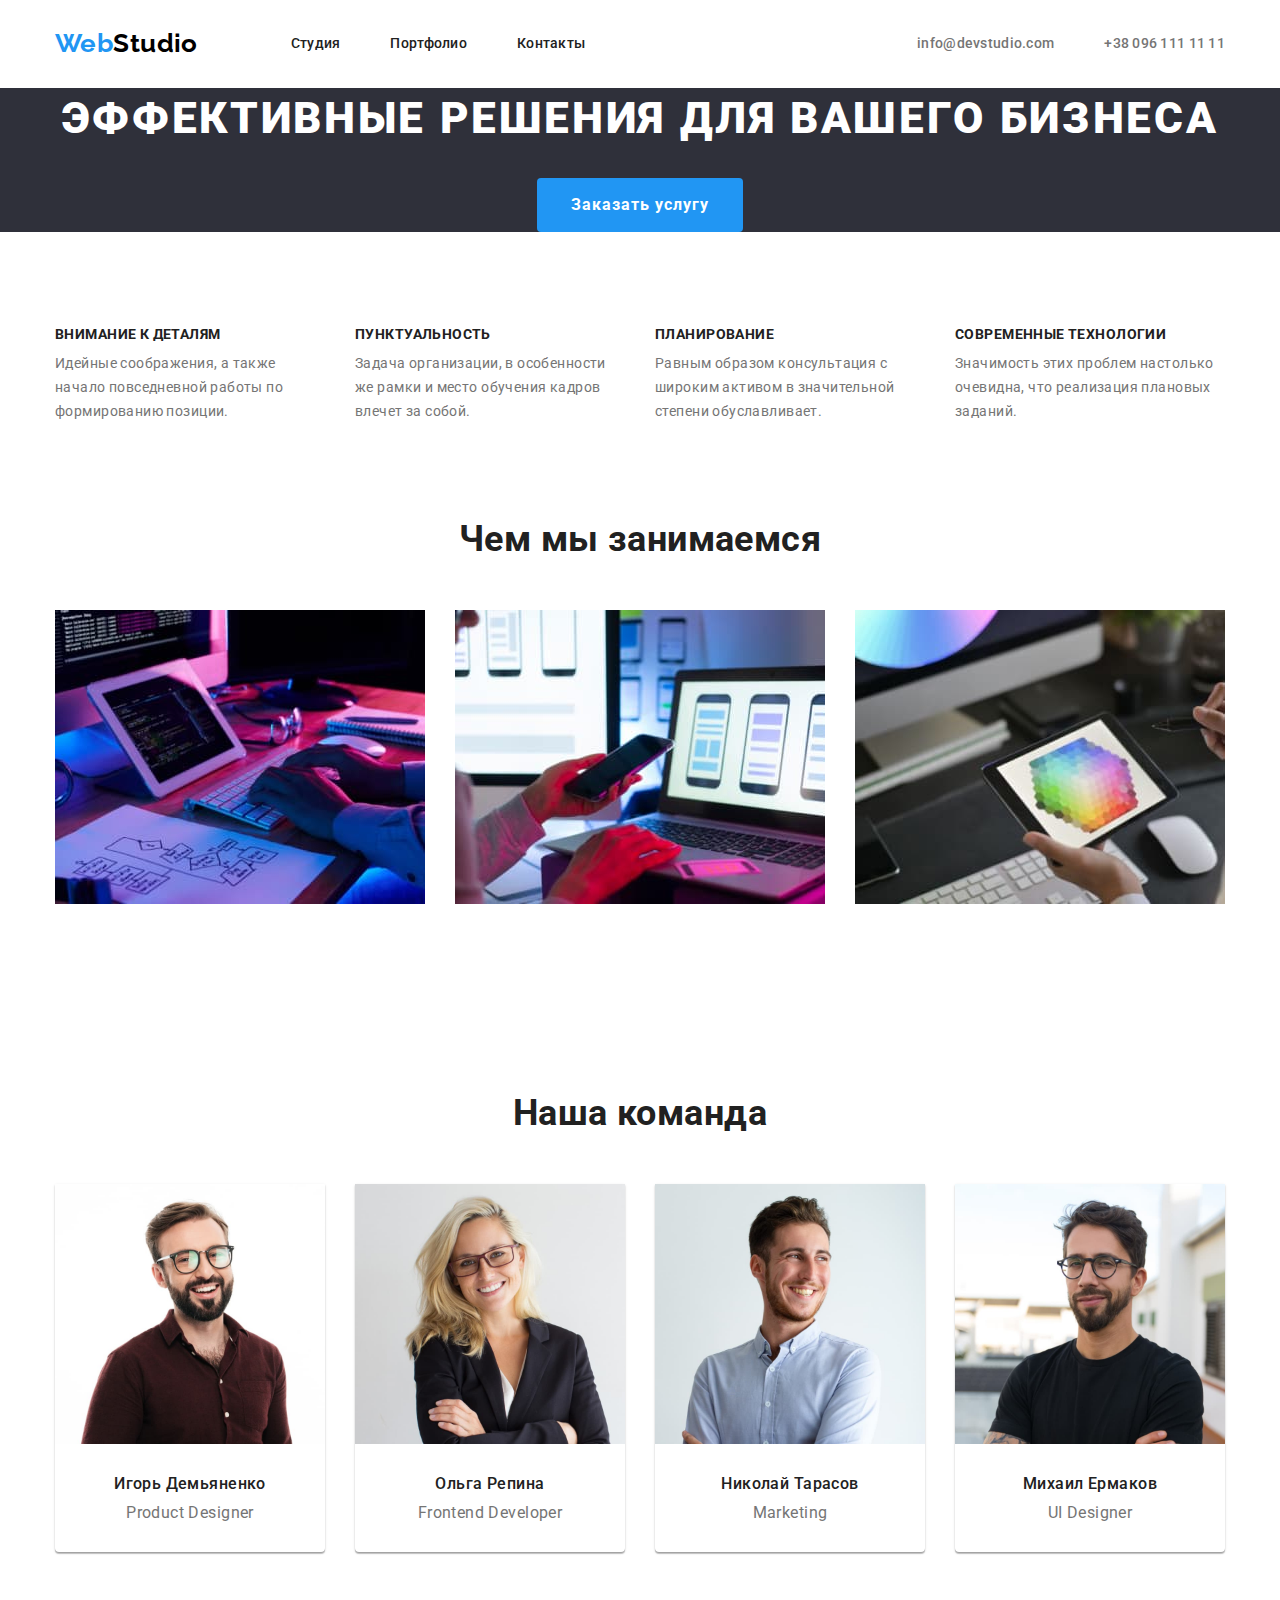
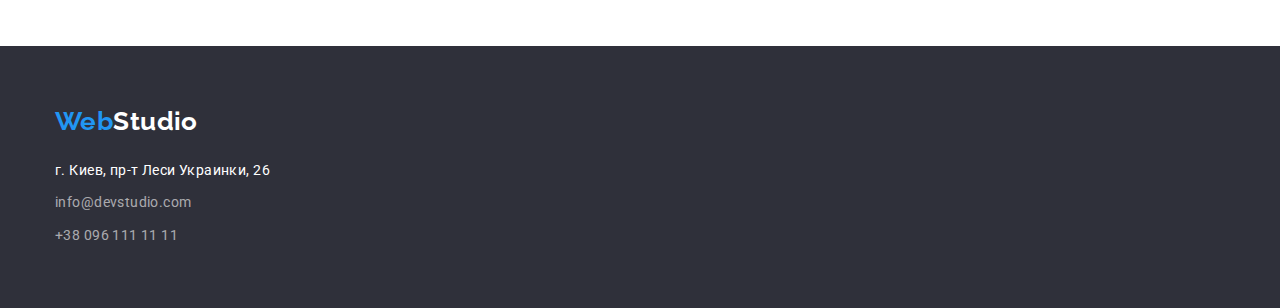
==== index.html @ 282916b7 "add porfolio border" ====
<!DOCTYPE html>
<html lang="en">
  <head>
    <meta charset="UTF-8" />
    <meta http-equiv="X-UA-Compatible" content="IE=edge" />
    <meta name="viewport" content="width=device-width, initial-scale=1.0" />
    <title>homework#3</title>
    <link
      href="https://fonts.googleapis.com/css2?family=Raleway:wght@700&family=Roboto:wght@400;500;700;900&display=swap"
      rel="stylesheet"
    />
    <link
      rel="stylesheet"
      href="https://cdnjs.cloudflare.com/ajax/libs/modern-normalize/1.0.0/modern-normalize.css"
    />
    <link rel="stylesheet" href="./css/style.css" />
  </head>
  <body>
    <header class="header">
      <div class="container">
        <!-- nav section -->
        <nav class="navigation">
          <a href="./" class="logo"><span class="logo-name">Web</span>Studio</a>
          <ul class="pagination">
            <li class="item">
              <a href="./studio.html" class="link">Студия</a>
            </li>

            <li class="item">
              <a href="./portofolio.html" class="link">Портфолио</a>
            </li>

            <li class="item"><a href="" class="link">Контакты</a></li>
          </ul>
        </nav>
        <!-- my contacts section -->
        <ul class="contacts">
          <li class="item">
            <a href="mailto:info@devstudio.com" class="link"
              >info@devstudio.com</a
            >
          </li>

          <li class="item">
            <a href="tel:+380961111111" class="link">+38 096 111 11 11</a>
          </li>
        </ul>
      </div>
    </header>
    <main>
      <!-- hero section -->
      <section class="hero">
        <div class="container">
          <h1 class="title">Эффективные решения для вашего бизнеса</h1>
          <button class="btn" type="button">Заказать услугу</button>
        </div>
      </section>
      <!-- our soft skills -->
      <section class="section">
        <div class="container">
          <h2 hidden>our soft skills</h2>
          <ul class="featurse">
            <li class="item">
              <h3 class="subtitle">Внимание к деталям</h3>
              <p>
                Идейные соображения, а также начало повседневной работы по
                формированию позиции.
              </p>
            </li>

            <li class="item">
              <h3 class="subtitle">Пунктуальность</h3>
              <p>
                Задача организации, в особенности же рамки и место обучения
                кадров влечет за собой.
              </p>
            </li>

            <li class="item">
              <h3 class="subtitle">Планирование</h3>
              <p>
                Равным образом консультация с широким активом в значительной
                степени обуславливает.
              </p>
            </li>

            <li class="item">
              <h3 class="subtitle">Современные технологии</h3>
              <p>
                Значимость этих проблем настолько очевидна, что реализация
                плановых заданий.
              </p>
            </li>
          </ul>
        </div>
      </section>
      <!-- our works section -->
      <section class="section nottop">
        <div class="container work">
          <h2 class="title">Чем мы занимаемся</h2>
          <ul class="work-list">
            <li class="item">
              <img
                src="./images/keyboard.jpg"
                alt="foto keyboard"
                width="370"
              />
            </li>

            <li class="item">
              <img src="./images/laptop.jpg" alt="foto laptop" width="370" />
            </li>
            <li class="item">
              <img src="./images/tablet.jpg" alt="foto tablet" width="370" />
            </li>
          </ul>
        </div>
      </section>
      <!-- our teams section -->
      <section class="section">
        <div class="container teams">
          <h2 class="title">Наша команда</h2>
          <ul class="teams-list">
            <li class="item">
              <div class="card">
                <div class="car-thumb">
                  <img
                    src="./images/designer.jpg"
                    alt="foto designer"
                    width="270"
                  />
                </div>
                <div class="card-content">
                  <h3 class="subtitle teams">Игорь Демьяненко</h3>
                  <p class="text">Product Designer</p>
                </div>
              </div>
            </li>

            <li class="item">
              <div class="card">
                <div class="card-thumb">
                  <img
                    src="./images/developer.jpg"
                    alt="foto developer"
                    width="270"
                  />
                </div>
                <div class="card-content">
                  <h3 class="subtitle teams">Ольга Репина</h3>
                  <p class="text">Frontend Developer</p>
                </div>
              </div>
            </li>

            <li class="item">
              <div class="card">
                <div class="card-thumb">
                  <img
                    src="./images/marketing.jpg"
                    alt="foto marketing"
                    width="270"
                  />
                </div>
                <div class="card-content">
                  <h3 class="subtitle teams">Николай Тарасов</h3>
                  <p class="text">Marketing</p>
                </div>
              </div>
            </li>

            <li class="item">
              <div class="card">
                <div class="card-thumb">
                  <img
                    src="./images/UI-designer.jpg"
                    alt="foto UI-designer"
                    width="270"
                  />
                </div>
                <div class="card-content">
                  <h3 class="subtitle teams">Михаил Ермаков</h3>
                  <p class="text">UI Designer</p>
                </div>
              </div>
            </li>
          </ul>
        </div>
      </section>
    </main>
    <footer class="footer">
      <div class="container">
        <div class="footer-logo">
          <a href="./" class="logo"><span class="logo name">Web</span>Studio</a>
        </div>
        <address class="address">г. Киев, пр-т Леси Украинки, 26</address>
        <ul class="footer-list">
          <li class="item">
            <a href="mailto:info@devstudio.com" class="link"
              >info@devstudio.com</a
            >
          </li>
          <li class="item">
            <a href="tel:+380961111111" class="link">+38 096 111 11 11</a>
          </li>
        </ul>
      </div>
    </footer>
  </body>
</html>
---- css/style.css ----
/* 
--accent-color: #757575;
--title-color:#212121;
--contacts-footer-color: rgb(255, 255, 255, 0.6);
--footer-bgc-color: #2f303a;
--white-text-color: #ffffff;
--logo-primary-color: #000000;
--active-color:#2196f3;

font-family: 'Raleway',   sans-serif;
font-family: 'Roboto', sans-serif;

*/
:root {
  --accent-color: #757575;
  --title-color: #212121;
  --contacts-footer-color: rgb(255, 255, 255, 0.6);
  --footer-bgc-color: #2f303a;
  --white-text-color: #ffffff;
  --logo-primary-color: #000000;
  --active-color: #2196f3;
  --header-border-color: #ececec;
  --card-shadow: 0px 1px 3px rgba(0, 0, 0, 0.12),
    0px 1px 1px rgba(0, 0, 0, 0.14), 0px 2px 1px rgba(0, 0, 0, 0.2);
  --card-border-radius: 0px 0px 4px 4px;
}
/* tag configuration */
li {
  list-style-type: none;
}
a {
  text-decoration: none;
}
h1,
h2,
h3,
h4,
p,
ul {
  margin: 0;
  padding: 0;
}
img {
  display: block;
  max-width: 100%;
  height: auto;
}
body {
  font-family: 'Roboto', sans-serif;
  font-weight: 400;
  font-size: 14px;
  line-height: 1.71;
  letter-spacing: 0.03em;
  color: var(--accent-color);
}
.container {
  width: 1200px;
  margin-left: auto;
  margin-right: auto;
  padding-left: 15px;
  padding-right: 15px;
}
/* header section */
.header .container {
  display: flex;
  justify-content: space-between;
}
.navigation {
  display: flex;
  align-items: center;
}
/* logo section */
.logo {
  padding-top: 24px;
  padding-bottom: 25px;
  font-family: 'Raleway', sans-serif;
  font-weight: 700;
  font-size: 26px;
  line-height: 1.2;
  color: var(--logo-primary-color);
}

.logo-name {
  color: var(--active-color);
}
.logo:hover,
.logo:focus {
  color: var(--active-color);
}

/* nav menu section */
.pagination {
  display: flex;
  margin-left: 93px;
  padding-top: 32px;
  padding-bottom: 32px;
}

.pagination .item + .item {
  margin-left: 50px;
}
.pagination .link {
  font-weight: 500;
  font-size: 14px;
  line-height: 1.15;
  letter-spacing: 0.02em;
  color: var(--title-color);
}
.pagination .link:hover,
.pagination .link:focus {
  color: var(--active-color);
}
.pagination .link.current {
  color: var(--active-color);
}

/* contacts section */
.contacts {
  display: flex;
  padding-top: 32px;
  padding-bottom: 32px;
}
.contacts .item + .item {
  margin-left: 50px;
}
.contacts .link {
  font-weight: 500;
  font-size: 14px;
  line-height: 1.15;
  letter-spacing: 0.02em;
  color: var(--accent-color);
}
.contacts .link:hover,
.contacts .link:focus {
  color: var(--active-color);
}
/* main section */

/* hero section */
.hero {
  background-color: var(--footer-bgc-color);
  text-align: center;
}
.hero .title {
  margin-bottom: 30px;
  font-weight: 900;
  font-size: 44px;
  line-height: 1.37;
  text-align: center;
  letter-spacing: 0.06em;
  color: var(--white-text-color);
}

/* button section */
.btn {
  cursor: pointer;
}
.hero .btn {
  padding: 10px 32px;
  min-width: 200px;
  border-radius: 4px;
  border-color: transparent;
  font-family: 'Roboto', sans-serif;
  font-weight: 700;
  font-size: 16px;
  line-height: 1.87;
  letter-spacing: 0.06em;
  color: var(--white-text-color);
  background-color: var(--active-color);
}
/* main text */
.section {
  padding-top: 94px;
  padding-bottom: 94px;
}
.section.nottop {
  padding-top: 0;
}
.section .title {
  font-family: 'Roboto', sans-serif;
  font-weight: 700;
  font-size: 36px;
  line-height: 1.17;
  text-align: center;
  color: var(--title-color);
}
.section .subtitle {
  font-family: Roboto, sans-serif;
  font-weight: 700;
  font-size: 14px;
  line-height: 1.15;
  color: var(--title-color);
}
.section .subtitle.teams {
  font-family: Roboto, sans-serif;
  font-weight: 500;
  font-size: 16px;
  line-height: 1.19;
}
.section .text {
  font-size: 16px;
  line-height: 1.19;
}
.hero .title,
.featurse .subtitle {
  text-transform: uppercase;
}

/* soft skills */

.featurse .subtitle {
  margin-bottom: 10px;
}

.container .featurse {
  display: flex;
  margin-left: -30px;
}

.featurse .item {
  flex-basis: calc(100% / 4 - 30px);
  margin-left: 30px;
}

/* work section */
.container .work-list {
  display: flex;
  margin-left: -30px;
}
.work-list .item {
  flex-basis: calc(100% / 3 - 30px);
  margin-left: 30px;
}
.container.work .title {
  margin-bottom: 50px;
}

/* teams section */

.container.teams .title {
  margin-bottom: 50px;
}
.container .teams-list {
  display: flex;
  margin-left: -30px;
}

.teams-list .item {
  flex-basis: calc(100% / 4 - 30px);
  margin-left: 30px;
}
.card-content {
  text-align: center;
  padding: 30px 0;
}
.teams-list .card {
  box-shadow: var(--card-shadow);
  border-radius: var(--card-border-radius);
}
.subtitle.teams {
  margin-bottom: 10px;
}
/* footer section */
.footer {
  background-color: var(--footer-bgc-color);
}
.footer .container {
  padding-top: 60px;
  padding-bottom: 60px;
}

/* logo footer */
.footer .logo {
  color: var(--white-text-color);
}
.logo.name {
  color: var(--active-color);
}
.footer-logo {
  margin-bottom: 20px;
}

/* address section */
.address {
  margin-bottom: 9px;
  font-family: 'Roboto', sans-serif;
  font-style: normal;
  font-weight: 400;
  font-size: 14px;
  line-height: 1.72;
  color: var(--white-text-color);
}
.footer .link {
  color: var(--contacts-footer-color);
}
.footer .link:hover,
.footer .link:focus {
  color: var(--active-color);
}
.footer-list .item:not(:last-child) {
  margin-bottom: 9px;
}

/* portofolio section */
.portofolio-section {
  padding-top: 94px;
  padding-bottom: 94px;
}

/* portofolio button */
.portofolio-list {
  display: flex;
  justify-content: center;
  margin-bottom: 50px;
}
.portofolio-section .btn {
  max-width: 145px;
  padding: 6px 22px;
  border-color: transparent;
  border-radius: 4px;
  font-family: 'Roboto', sans-serif;
  font-weight: 500;
  font-size: 16px;
  line-height: 1.62;
  letter-spacing: 0.03em;
  color: var(--title-color);
  background-color: var(--white-text-color);
}
.portofolio-section .btn:hover,
.portofolio-section .btn:focus {
  color: var(--white-text-color);
  background-color: var(--active-color);
}
.portofolio-section .title {
  margin-bottom: 4px;
  font-family: 'Roboto', sans-serif;
  font-weight: 700;
  font-size: 18px;
  line-height: 2;
  letter-spacing: 0.06em;
  color: var(--title-color);
}
.portofolio-section .text {
  font-weight: normal;
  font-size: 16px;
  line-height: 1.88;
  color: var(--accent-color);
}
/* portofolio content section */
.portofolio-content {
  display: flex;
  flex-wrap: wrap;
  margin-top: -30px;
  margin-left: -30px;
}
.portofolio-content .item {
  flex-basis: calc(100% / 3 - 30px);
  margin-top: 30px;
  margin-left: 30px;
}
.portofolio-content .card-content {
  padding: 20px 24px;
  text-align: start;
}
.portofolio-content .item {
  border-bottom: 1px solid #000000;
}
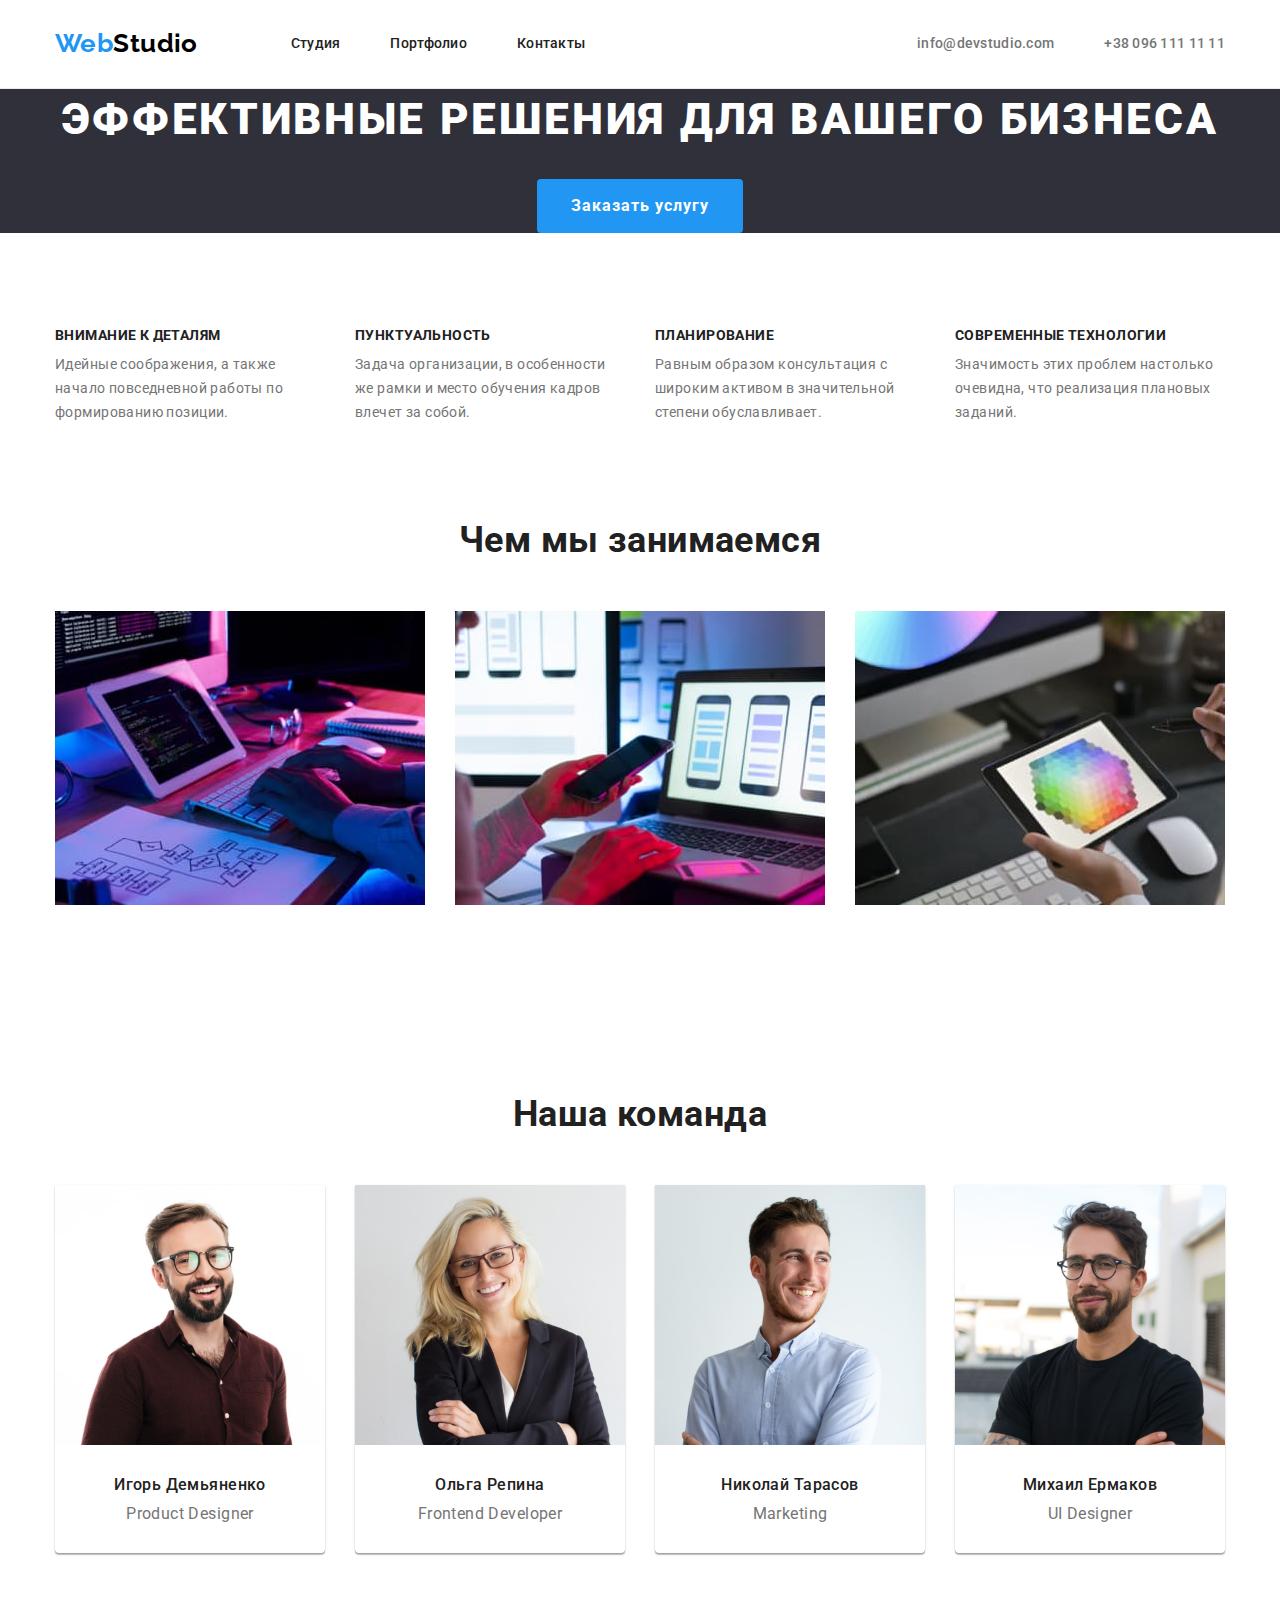
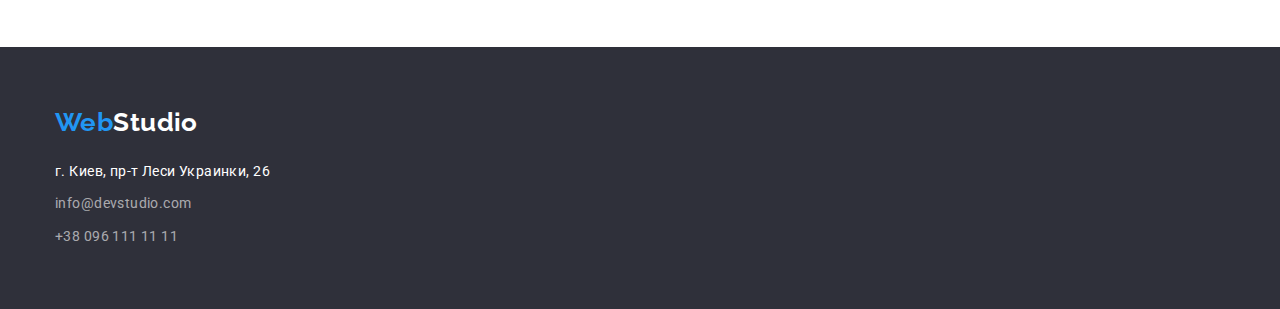
==== commit a8a3f135: "del studio" ====
--- a/index.html
+++ b/index.html
@@ -23,7 +23,7 @@
           <a href="./" class="logo"><span class="logo-name">Web</span>Studio</a>
           <ul class="pagination">
             <li class="item">
-              <a href="./studio.html" class="link">Студия</a>
+              <a href="" class="link">Студия</a>
             </li>
 
             <li class="item">
--- a/css/style.css
+++ b/css/style.css
@@ -61,6 +61,9 @@
   padding-right: 15px;
 }
 /* header section */
+.header {
+  border-bottom: 1px solid var(--header-border-color);
+}
 .header .container {
   display: flex;
   justify-content: space-between;
@@ -146,7 +149,7 @@
   font-weight: 900;
   font-size: 44px;
   line-height: 1.37;
-  text-align: center;
+  /* text-align: center; */
   letter-spacing: 0.06em;
   color: var(--white-text-color);
 }
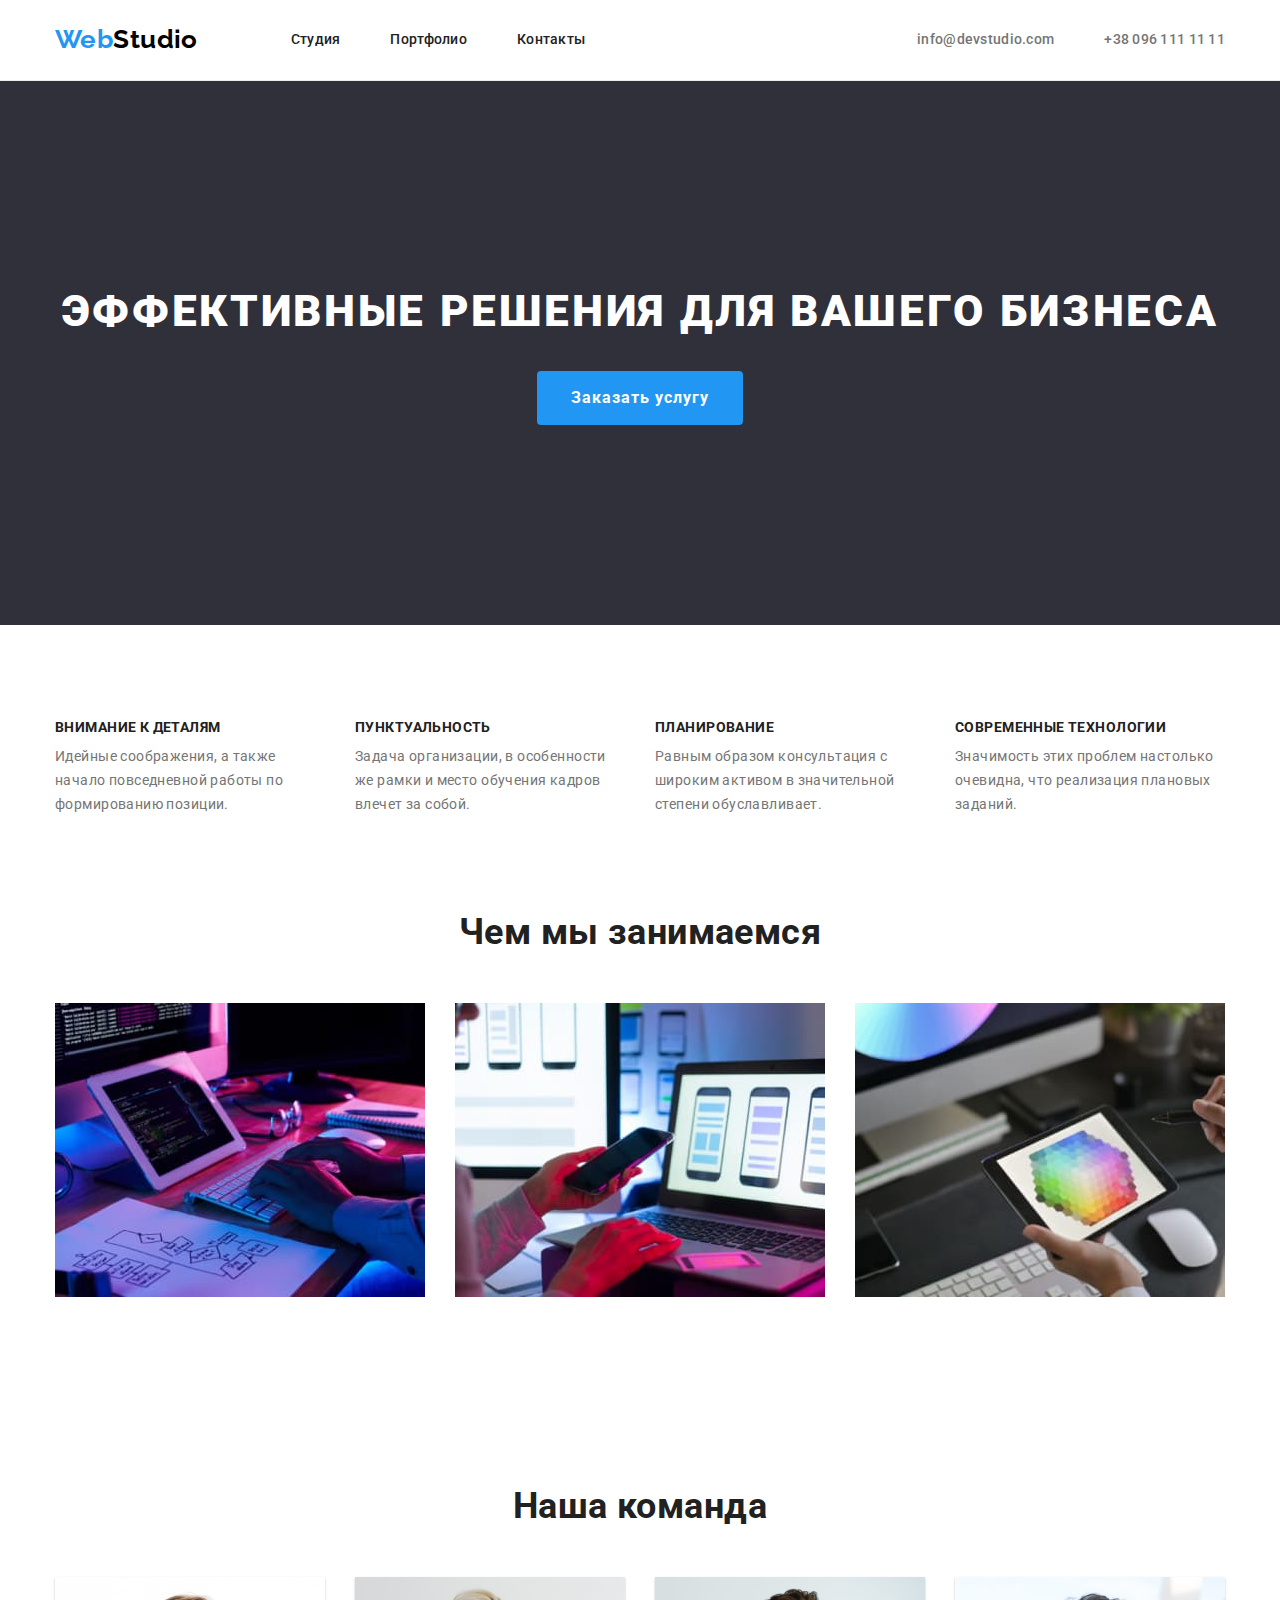
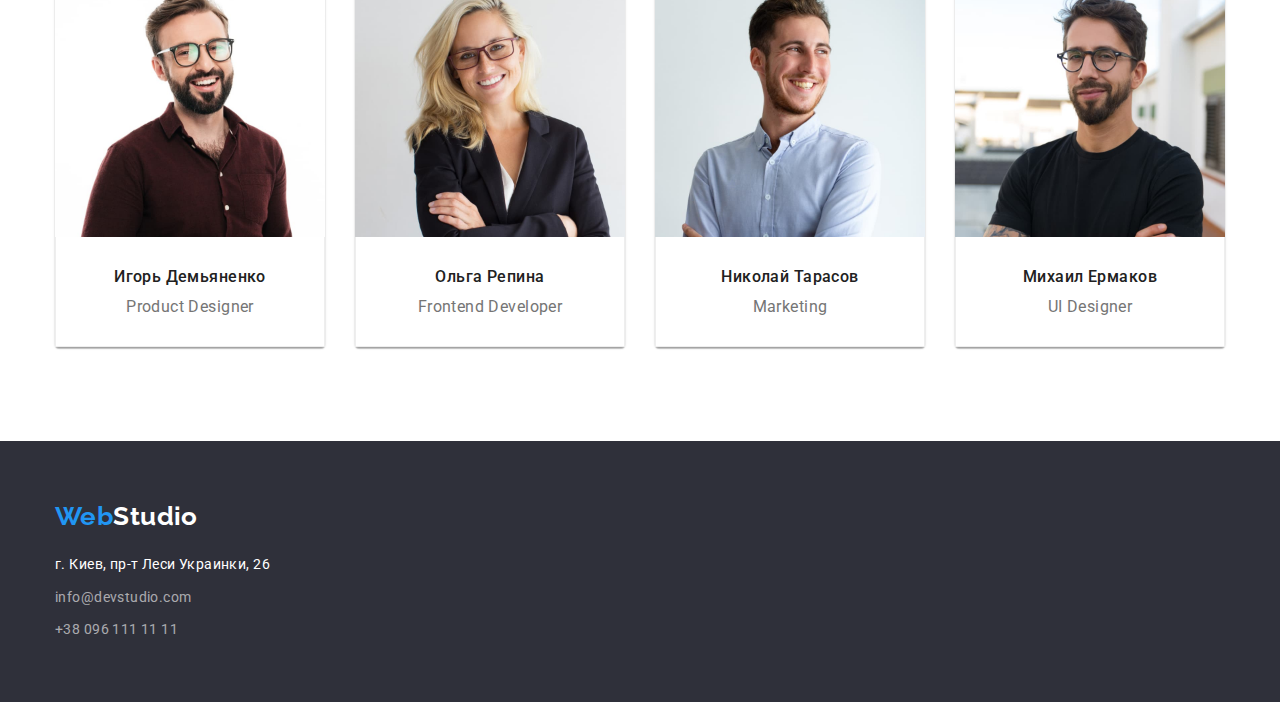
==== commit 2e68245e: "add current color" ====
--- a/index.html
+++ b/index.html
@@ -23,7 +23,7 @@
           <a href="./" class="logo"><span class="logo-name">Web</span>Studio</a>
           <ul class="pagination">
             <li class="item">
-              <a href="" class="link">Студия</a>
+              <a href="./studio.html" class="link">Студия</a>
             </li>
 
             <li class="item">
--- a/css/style.css
+++ b/css/style.css
@@ -6,6 +6,7 @@
 --white-text-color: #ffffff;
 --logo-primary-color: #000000;
 --active-color:#2196f3;
+--card-border-color:#EEEEEE;
 
 font-family: 'Raleway',   sans-serif;
 font-family: 'Roboto', sans-serif;
@@ -23,6 +24,7 @@
   --card-shadow: 0px 1px 3px rgba(0, 0, 0, 0.12),
     0px 1px 1px rgba(0, 0, 0, 0.14), 0px 2px 1px rgba(0, 0, 0, 0.2);
   --card-border-radius: 0px 0px 4px 4px;
+  --card-border-color: #eeeeee;
 }
 /* tag configuration */
 li {
@@ -95,14 +97,14 @@
 .pagination {
   display: flex;
   margin-left: 93px;
+}
+
+.pagination .item + .item {
+  margin-left: 50px;
+}
+.pagination .link {
   padding-top: 32px;
   padding-bottom: 32px;
-}
-
-.pagination .item + .item {
-  margin-left: 50px;
-}
-.pagination .link {
   font-weight: 500;
   font-size: 14px;
   line-height: 1.15;
@@ -120,13 +122,14 @@
 /* contacts section */
 .contacts {
   display: flex;
+  align-items: center;
+}
+.contacts .item + .item {
+  margin-left: 50px;
+}
+.contacts .link {
   padding-top: 32px;
   padding-bottom: 32px;
-}
-.contacts .item + .item {
-  margin-left: 50px;
-}
-.contacts .link {
   font-weight: 500;
   font-size: 14px;
   line-height: 1.15;
@@ -141,8 +144,10 @@
 
 /* hero section */
 .hero {
+  padding-top: 200px;
+  padding-bottom: 200px;
+  text-align: center;
   background-color: var(--footer-bgc-color);
-  text-align: center;
 }
 .hero .title {
   margin-bottom: 30px;
@@ -265,11 +270,9 @@
 }
 /* footer section */
 .footer {
-  background-color: var(--footer-bgc-color);
-}
-.footer .container {
   padding-top: 60px;
   padding-bottom: 60px;
+  background-color: var(--footer-bgc-color);
 }
 
 /* logo footer */
@@ -365,6 +368,8 @@
   padding: 20px 24px;
   text-align: start;
 }
-.portofolio-content .item {
-  border-bottom: 1px solid #000000;
-}
+.card-content {
+  border-bottom: 1px solid var(--card-border-color);
+  border-left: 1px solid var(--card-border-color);
+  border-right: 1px solid var(--card-border-color);
+}
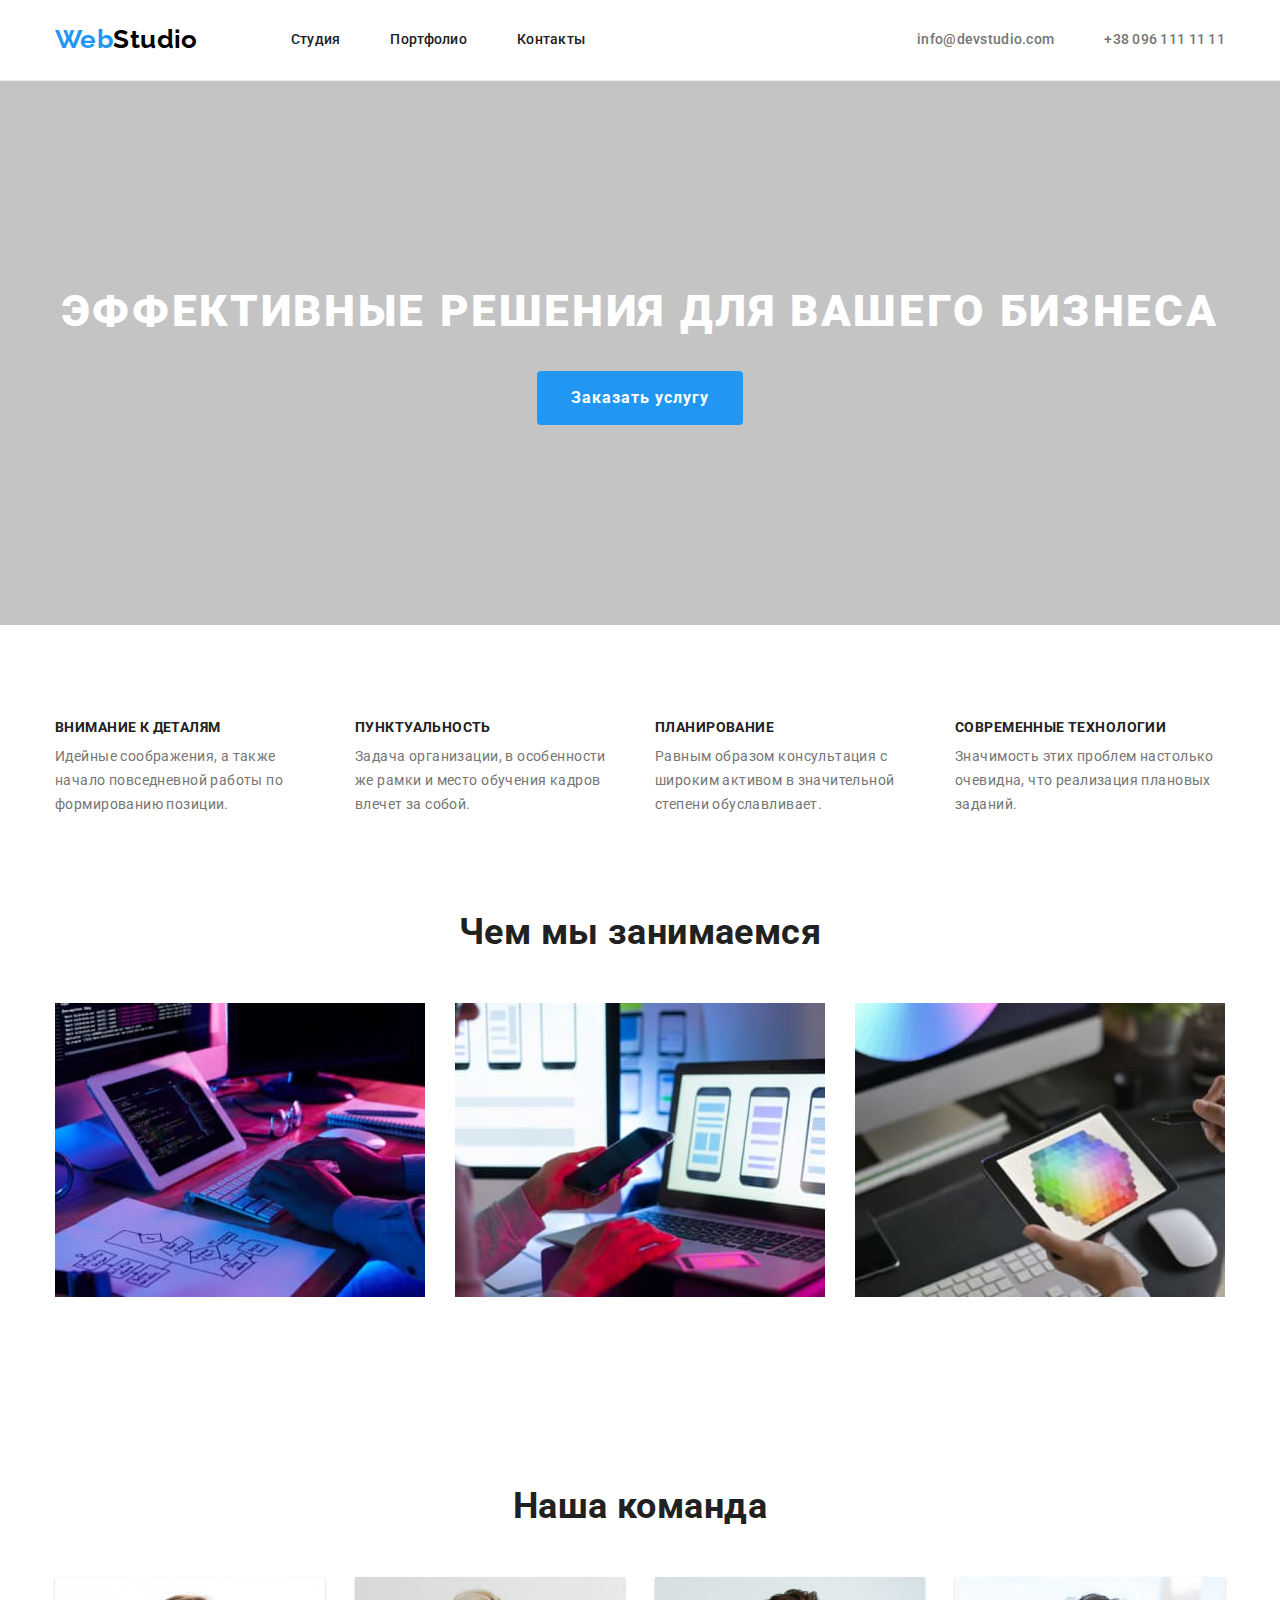
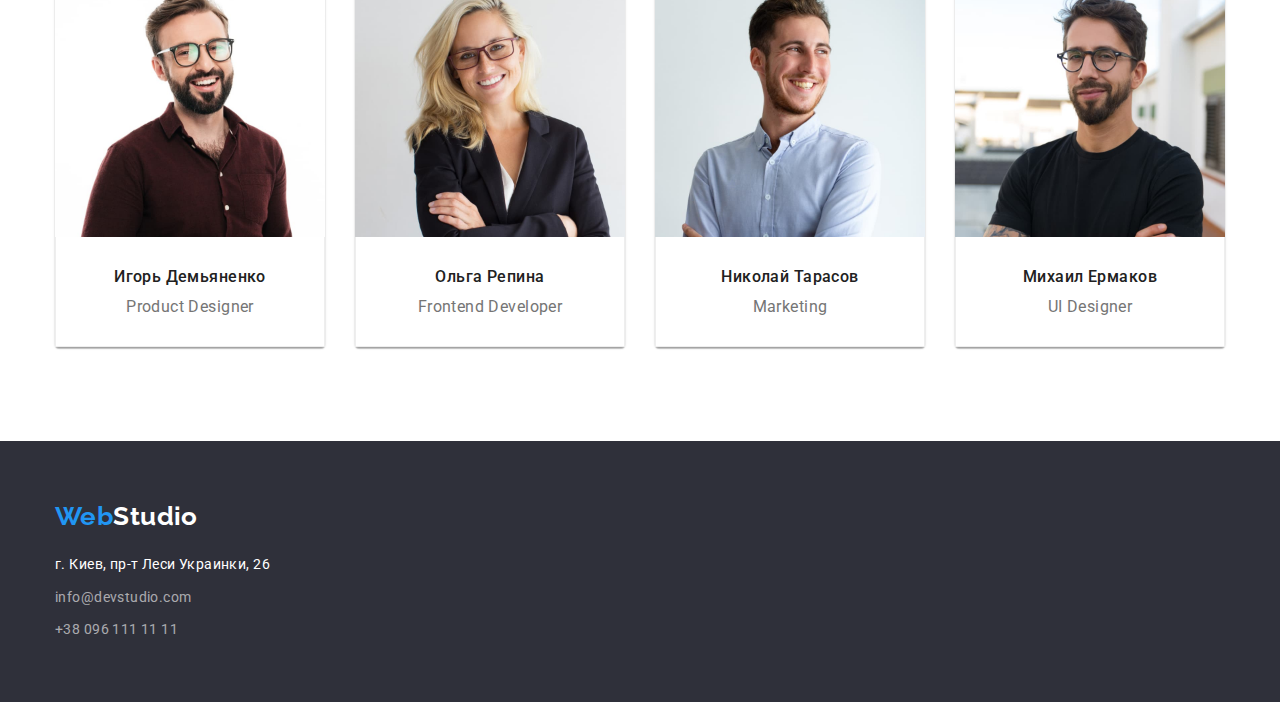
==== commit ae77b8e1: "refresh" ====
--- a/index.html
+++ b/index.html
@@ -20,7 +20,7 @@
       <div class="container">
         <!-- nav section -->
         <nav class="navigation">
-          <a href="./" class="logo"><span class="logo-name">Web</span>Studio</a>
+          <a href="./" class="logo">Web<span class="logo-name">Studio</span></a>
           <ul class="pagination">
             <li class="item">
               <a href="./studio.html" class="link">Студия</a>
@@ -191,7 +191,7 @@
     <footer class="footer">
       <div class="container">
         <div class="footer-logo">
-          <a href="./" class="logo"><span class="logo name">Web</span>Studio</a>
+          <a href="./" class="logo">Web<span class="logo name">Studio</span></a>
         </div>
         <address class="address">г. Киев, пр-т Леси Украинки, 26</address>
         <ul class="footer-list">
--- a/css/style.css
+++ b/css/style.css
@@ -25,6 +25,7 @@
     0px 1px 1px rgba(0, 0, 0, 0.14), 0px 2px 1px rgba(0, 0, 0, 0.2);
   --card-border-radius: 0px 0px 4px 4px;
   --card-border-color: #eeeeee;
+  --hero--bgc-color: #c4c4c4;
 }
 /* tag configuration */
 li {
@@ -82,11 +83,11 @@
   font-weight: 700;
   font-size: 26px;
   line-height: 1.2;
+  color: var(--active-color);
+}
+
+.logo-name {
   color: var(--logo-primary-color);
-}
-
-.logo-name {
-  color: var(--active-color);
 }
 .logo:hover,
 .logo:focus {
@@ -147,7 +148,7 @@
   padding-top: 200px;
   padding-bottom: 200px;
   text-align: center;
-  background-color: var(--footer-bgc-color);
+  background-color: var(--hero--bgc-color);
 }
 .hero .title {
   margin-bottom: 30px;
@@ -277,10 +278,10 @@
 
 /* logo footer */
 .footer .logo {
-  color: var(--white-text-color);
+  color: var(--active-color);
 }
 .logo.name {
-  color: var(--active-color);
+  color: var(--white-text-color);
 }
 .footer-logo {
   margin-bottom: 20px;
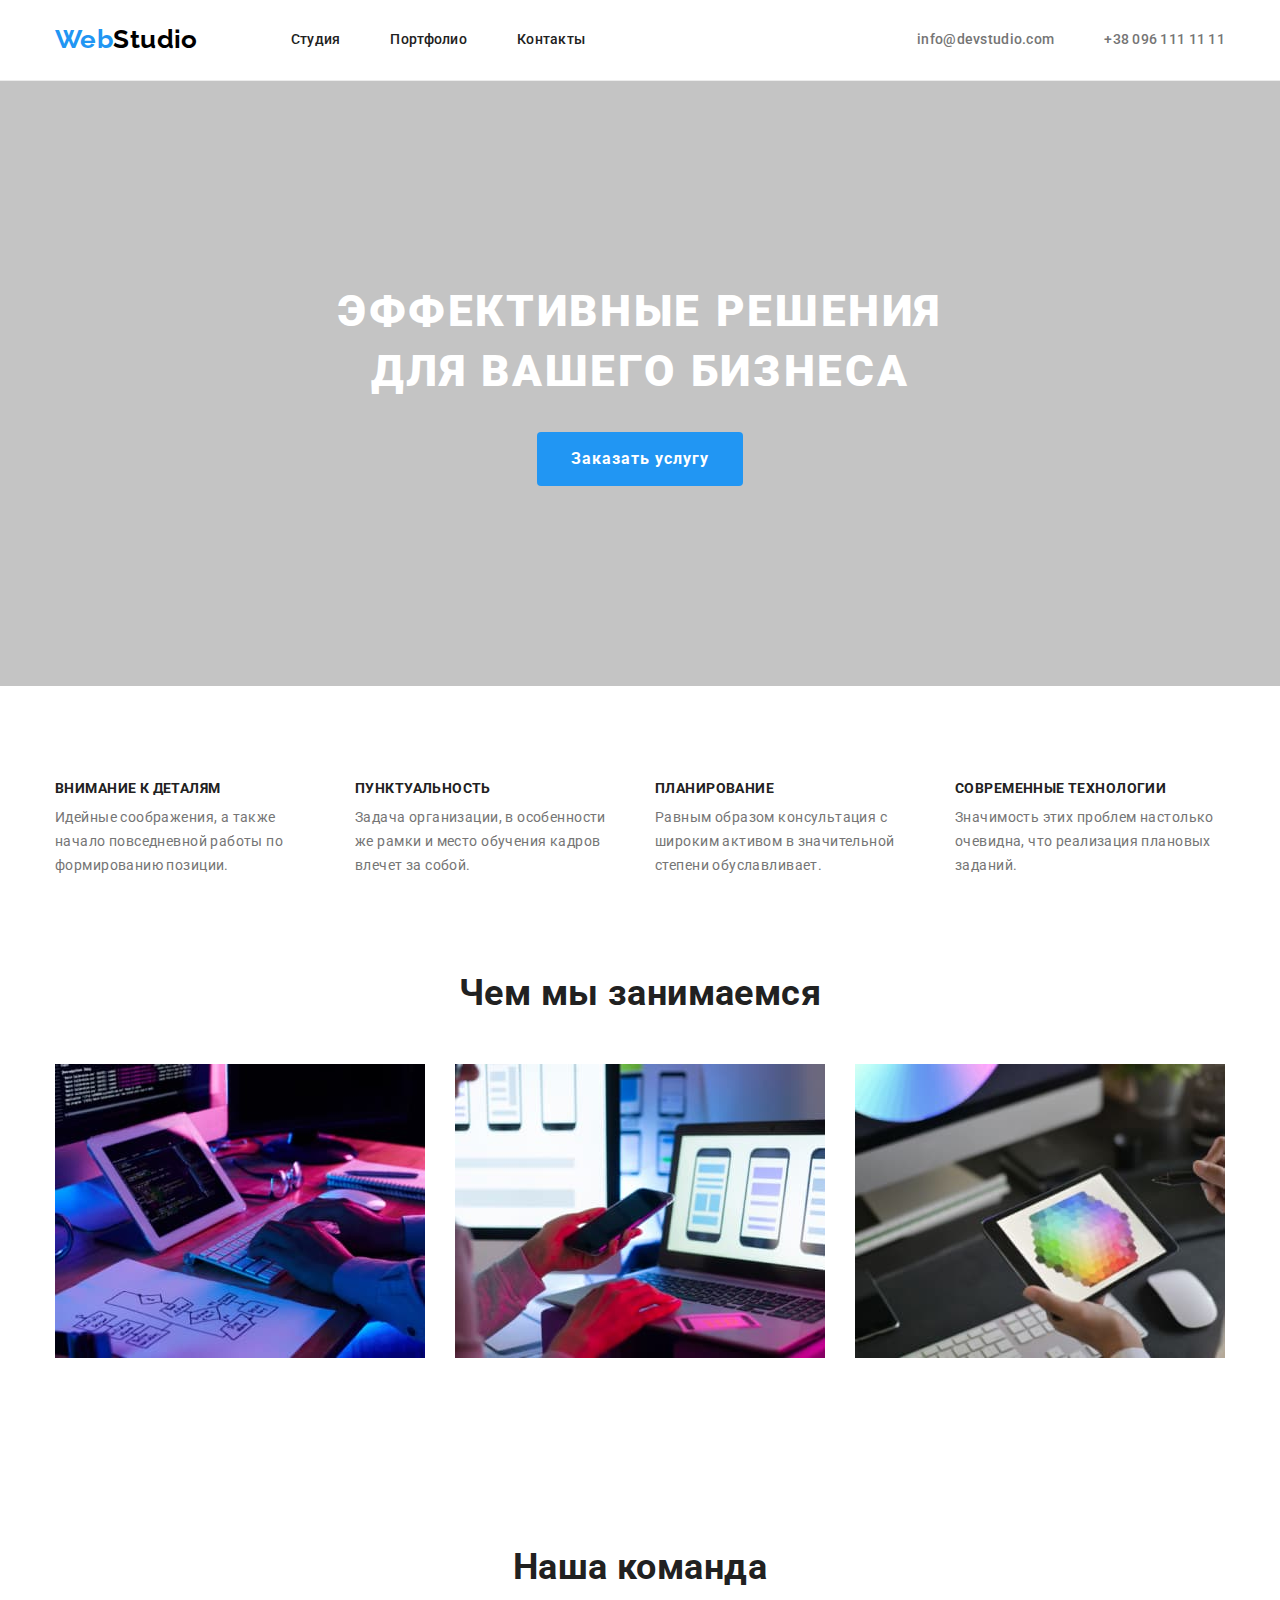
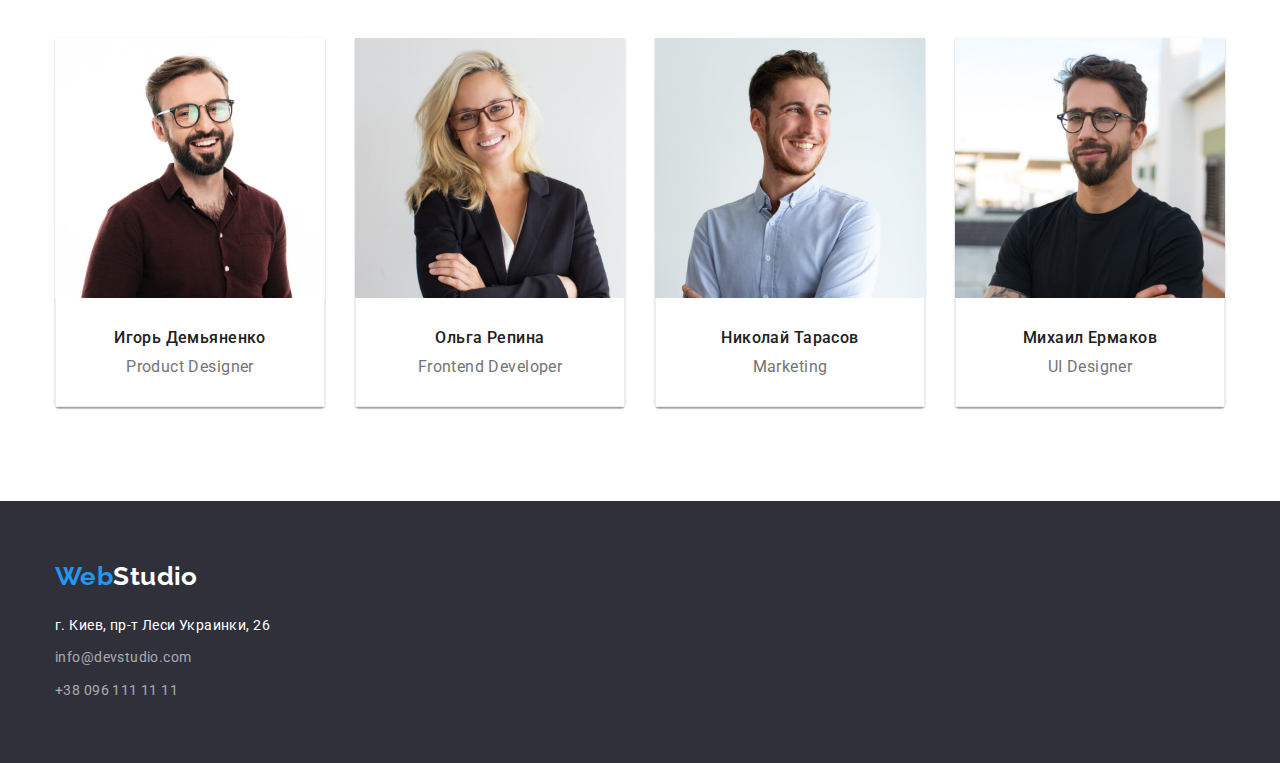
==== commit c83307a9: "markup link studio" ====
--- a/index.html
+++ b/index.html
@@ -23,7 +23,7 @@
           <a href="./" class="logo">Web<span class="logo-name">Studio</span></a>
           <ul class="pagination">
             <li class="item">
-              <a href="./studio.html" class="link">Студия</a>
+              <a href="./" class="link">Студия</a>
             </li>
 
             <li class="item">
--- a/css/style.css
+++ b/css/style.css
@@ -151,6 +151,9 @@
   background-color: var(--hero--bgc-color);
 }
 .hero .title {
+  max-width: 696px;
+  margin-left: auto;
+  margin-right: auto;
   margin-bottom: 30px;
   font-weight: 900;
   font-size: 44px;
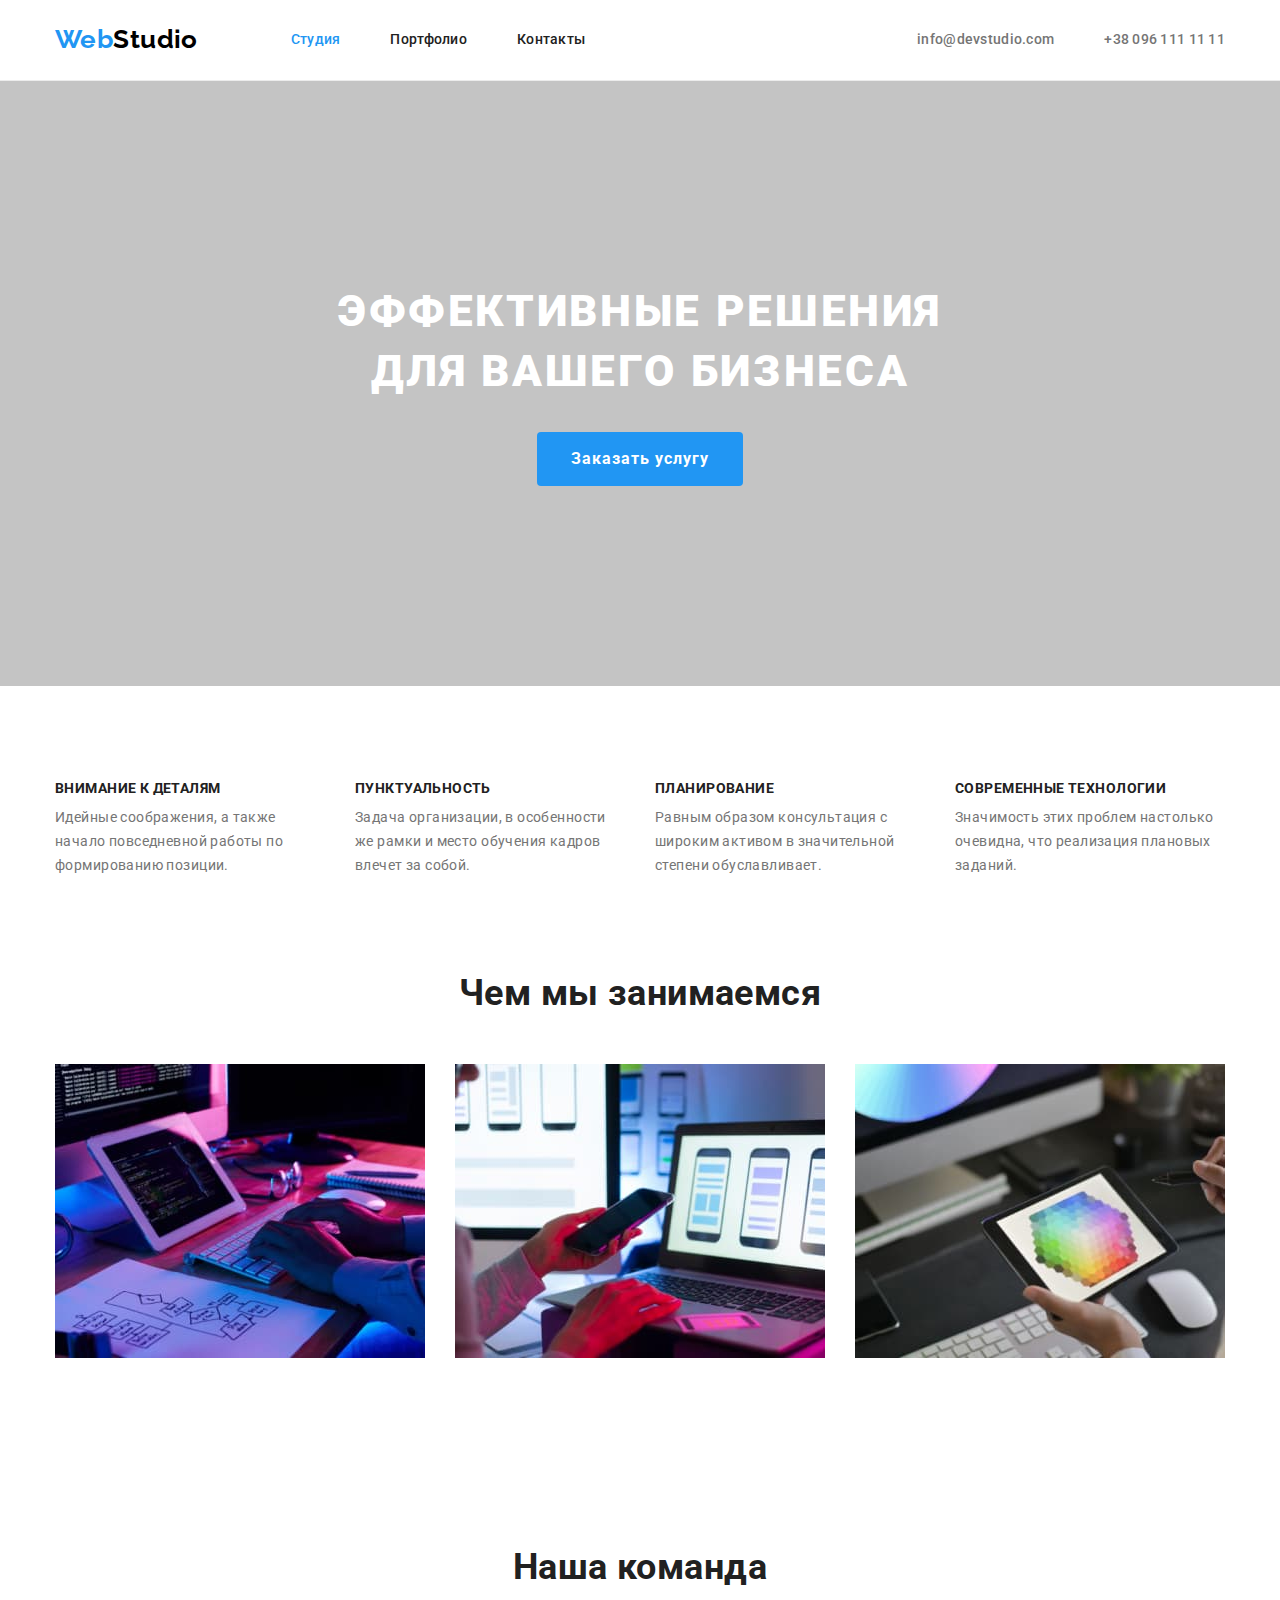
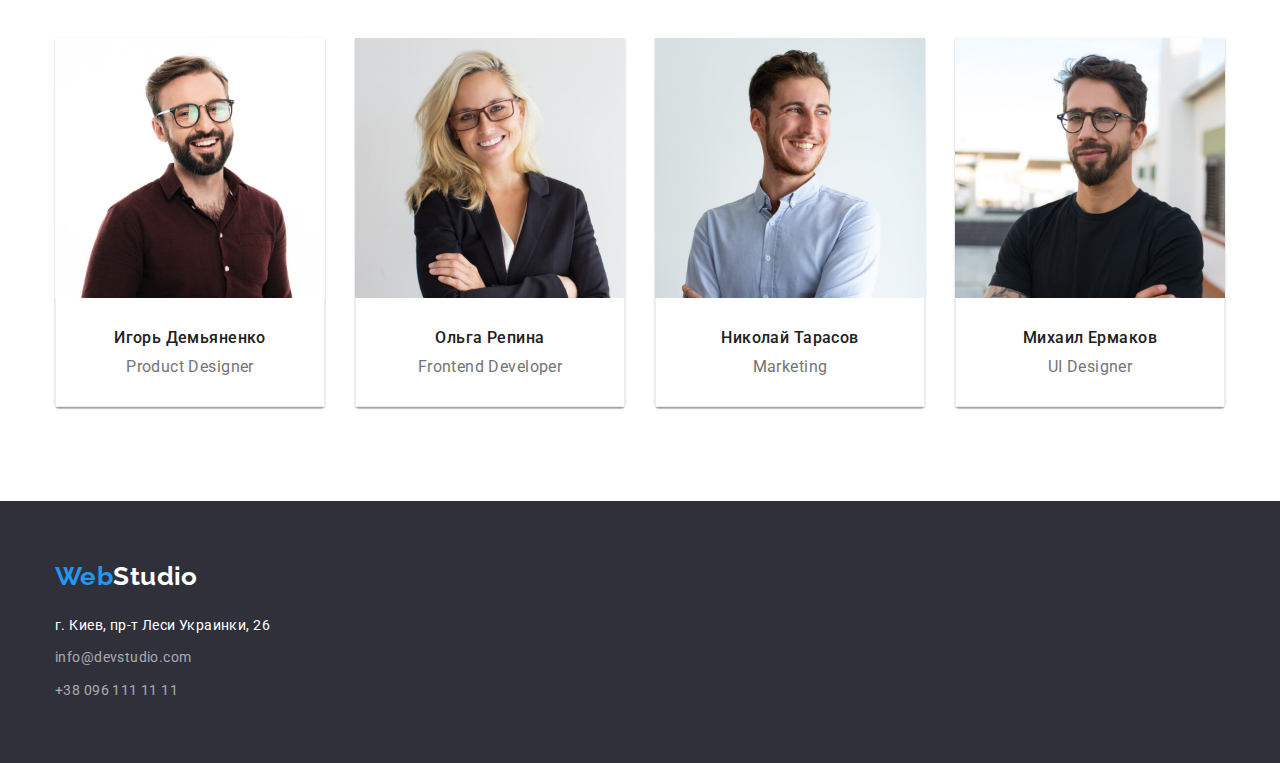
==== commit b2a2ab60: "mark up site nav link" ====
--- a/index.html
+++ b/index.html
@@ -23,7 +23,7 @@
           <a href="./" class="logo">Web<span class="logo-name">Studio</span></a>
           <ul class="pagination">
             <li class="item">
-              <a href="./" class="link">Студия</a>
+              <a href="./" class="link current">Студия</a>
             </li>
 
             <li class="item">
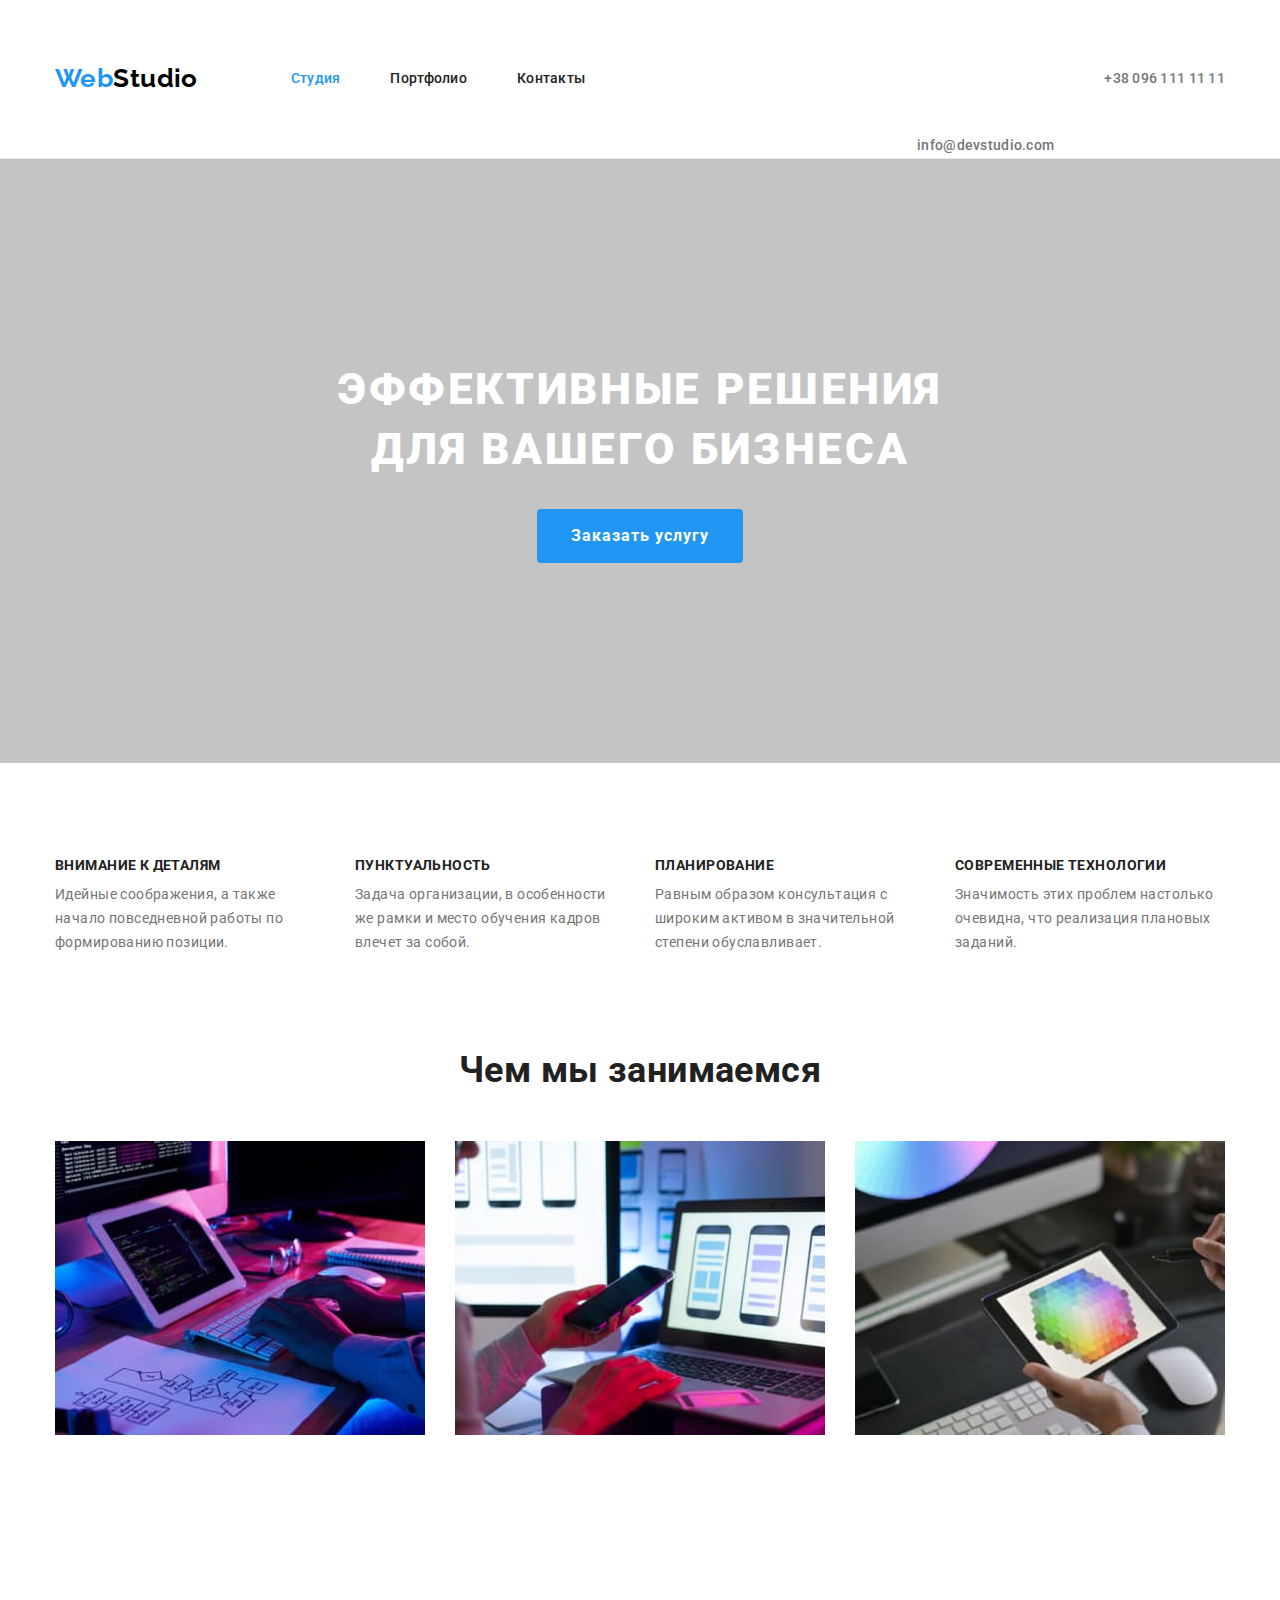
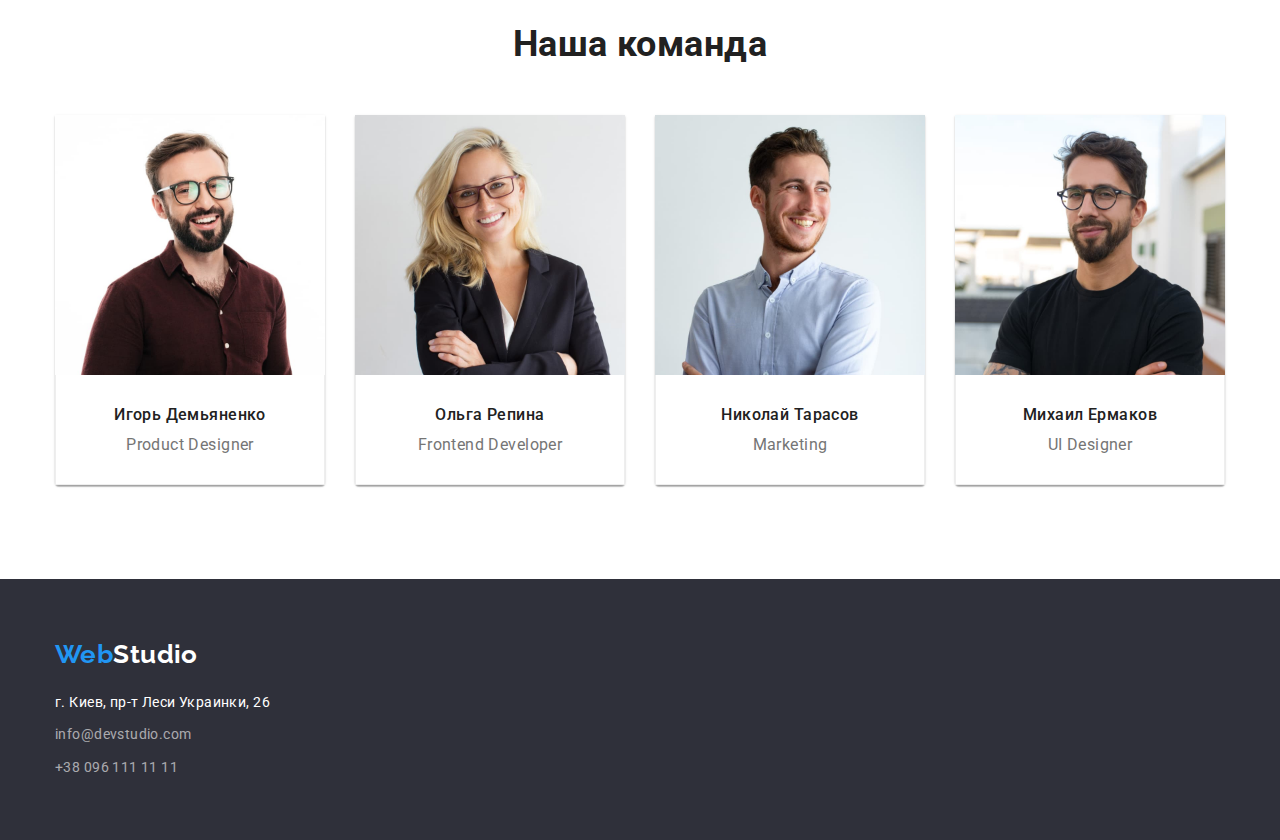
==== commit d5eb14fd: "markup footer logo" ====
--- a/index.html
+++ b/index.html
@@ -36,8 +36,9 @@
         <!-- my contacts section -->
         <ul class="contacts">
           <li class="item">
-            <a href="mailto:info@devstudio.com" class="link"
-              >info@devstudio.com</a
+            <a href="mailto:info@devstudio.com" class="link">
+              <svg class=""><use></use></svg>
+              info@devstudio.com</a
             >
           </li>
 
@@ -190,9 +191,10 @@
     </main>
     <footer class="footer">
       <div class="container">
-        <div class="footer-logo">
-          <a href="./" class="logo">Web<span class="logo name">Studio</span></a>
-        </div>
+        <a href="./" class="footer-logo"
+          >Web<span class="logo name">Studio</span></a
+        >
+
         <address class="address">г. Киев, пр-т Леси Украинки, 26</address>
         <ul class="footer-list">
           <li class="item">
--- a/css/style.css
+++ b/css/style.css
@@ -280,14 +280,17 @@
 }
 
 /* logo footer */
-.footer .logo {
+.footer-logo {
+  display: block;
+  margin-bottom: 20px;
+  font-family: 'Raleway', sans-serif;
+  font-weight: 700;
+  font-size: 26px;
+  line-height: 1.2;
   color: var(--active-color);
 }
 .logo.name {
   color: var(--white-text-color);
-}
-.footer-logo {
-  margin-bottom: 20px;
 }
 
 /* address section */
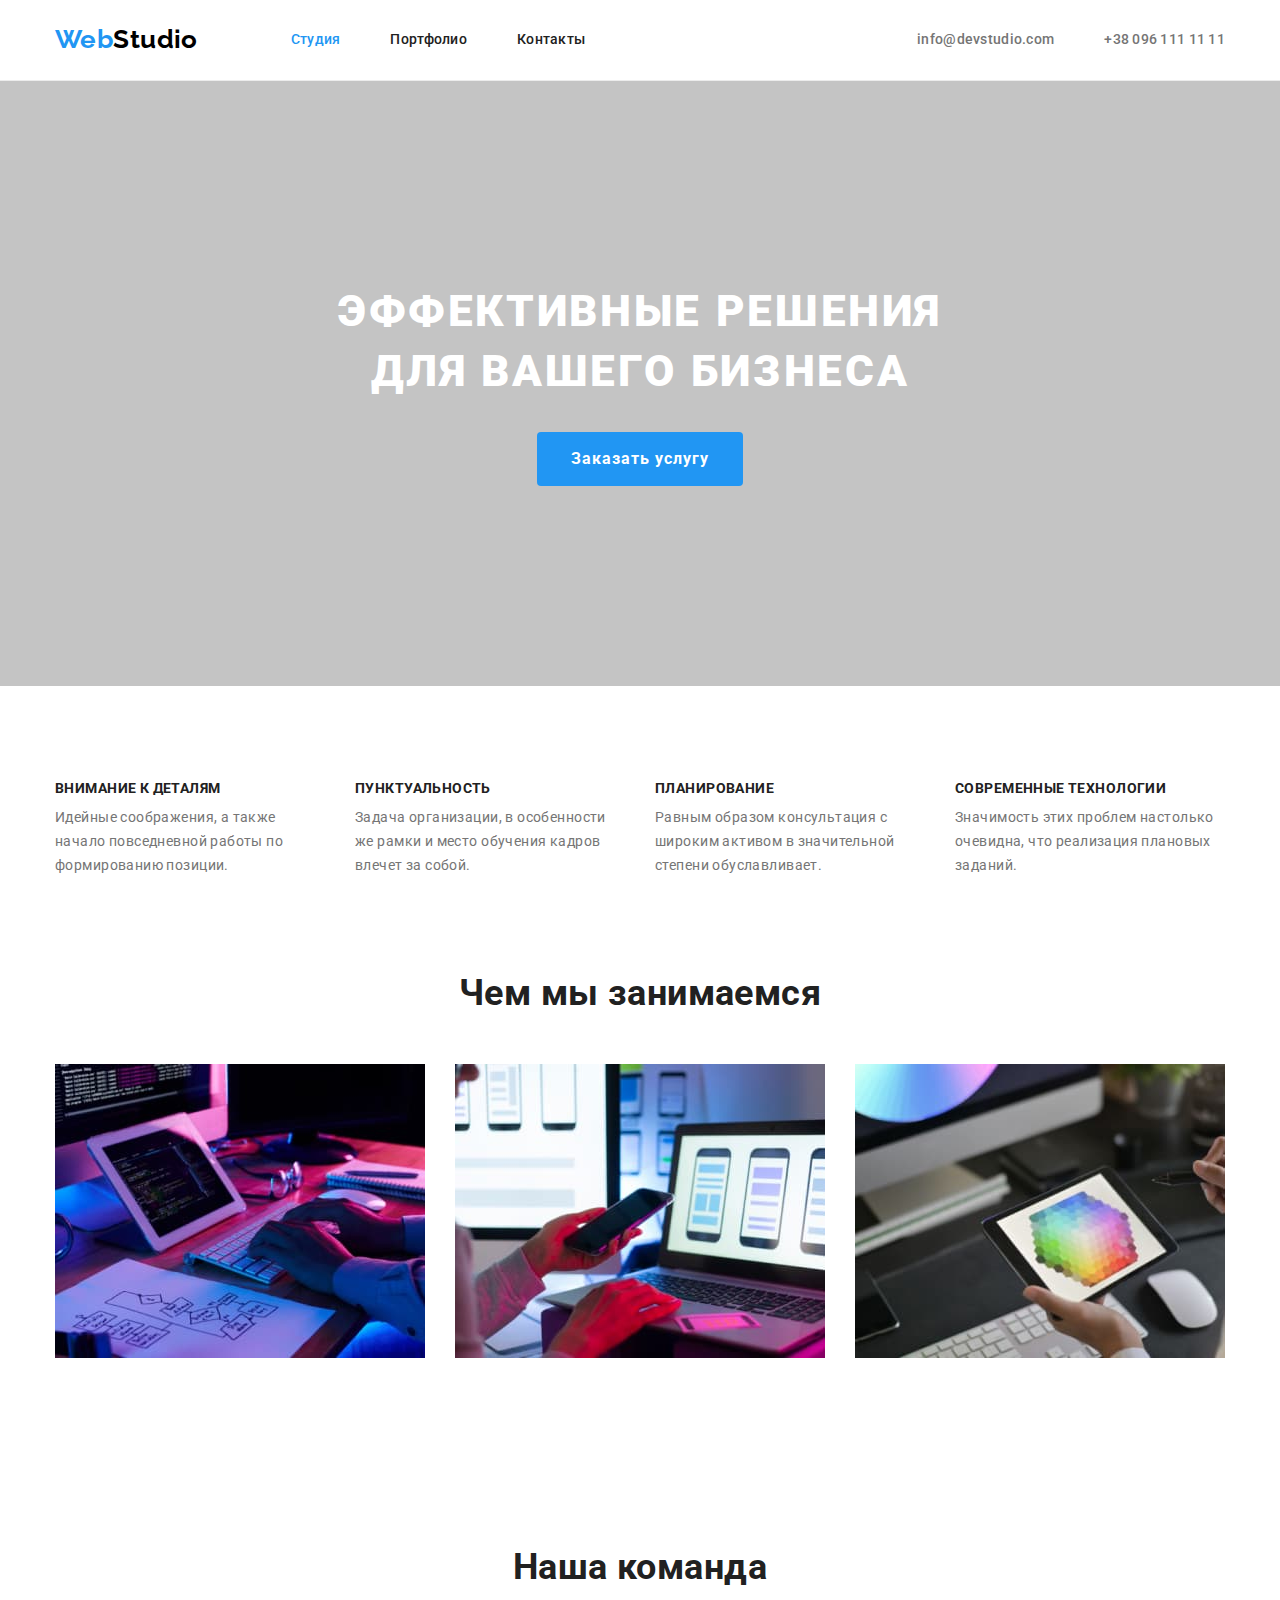
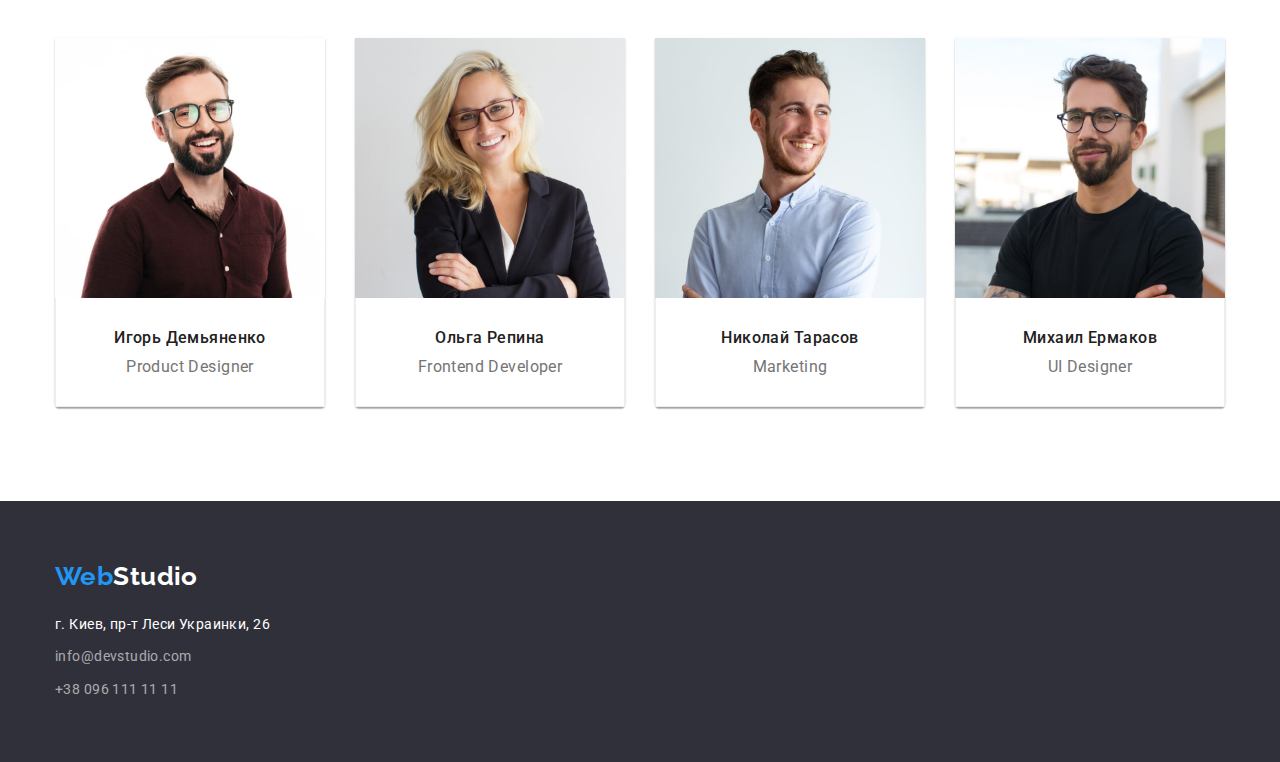
==== commit 1f28bf8e: "del svg" ====
--- a/index.html
+++ b/index.html
@@ -37,7 +37,6 @@
         <ul class="contacts">
           <li class="item">
             <a href="mailto:info@devstudio.com" class="link">
-              <svg class=""><use></use></svg>
               info@devstudio.com</a
             >
           </li>
